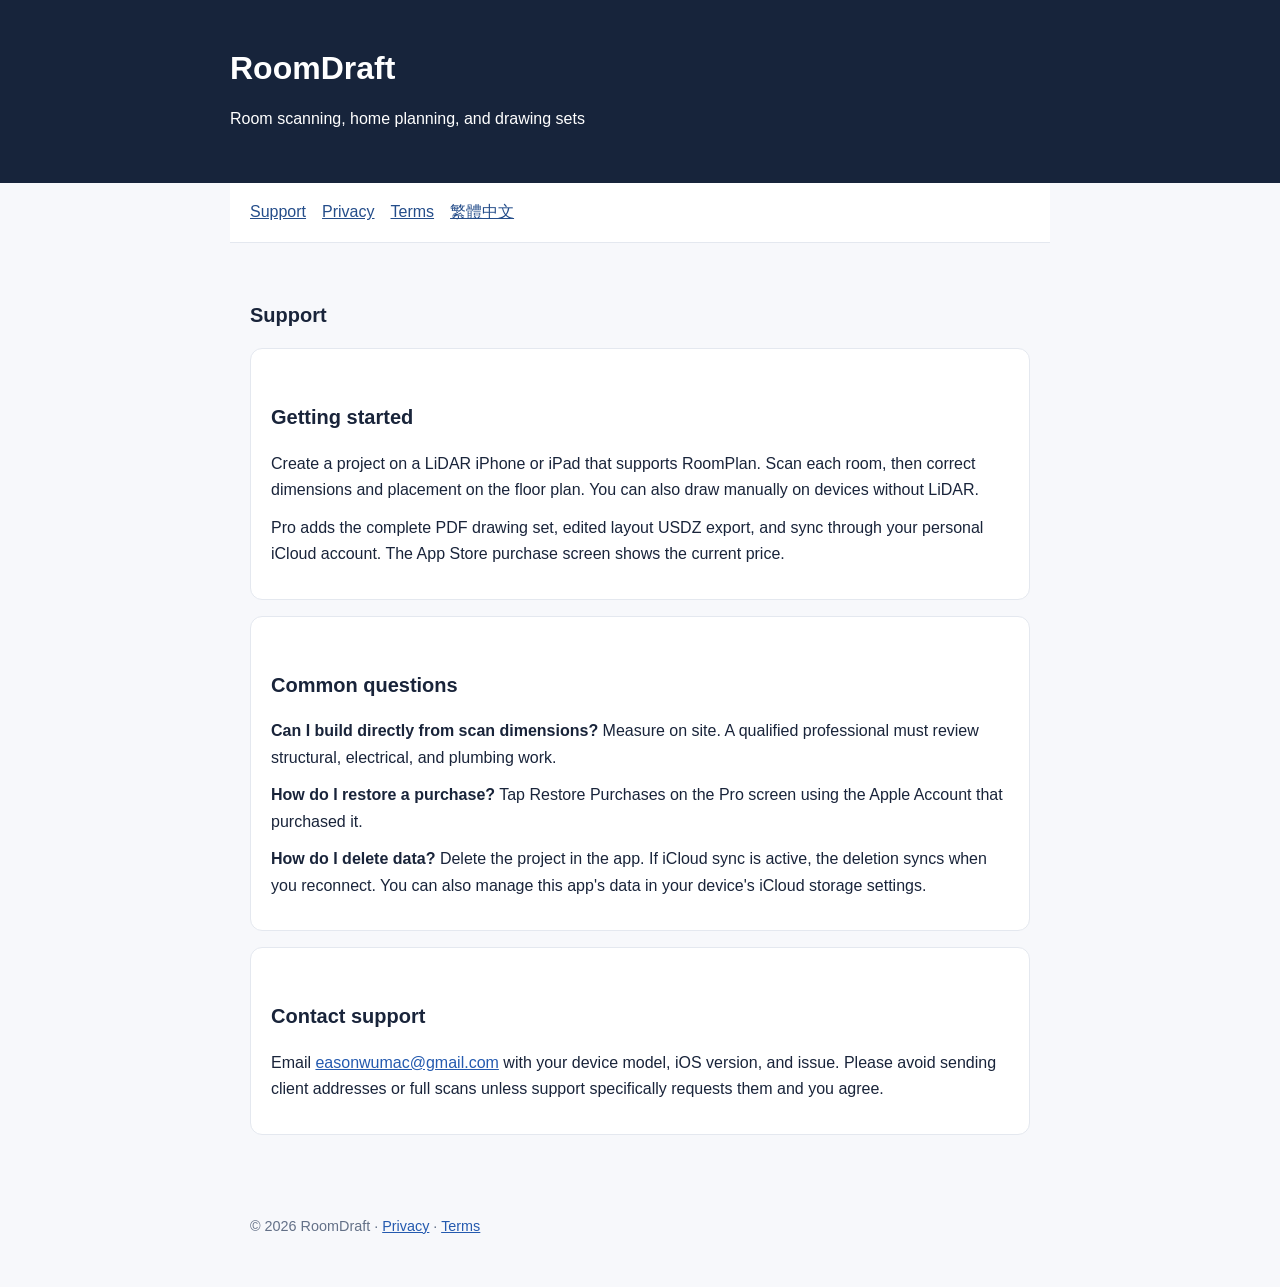
==== en/index.html @ 34bb9325 "Add bilingual RoomDraft support and legal pages" ====
<!doctype html><html lang="en"><head><meta charset="utf-8"><meta name="viewport" content="width=device-width,initial-scale=1"><title>RoomDraft Support</title><link rel="stylesheet" href="../style.css"></head><body><header><div class="hero"><h1>RoomDraft</h1><p>Room scanning, home planning, and drawing sets</p></div></header><nav><a href="index.html">Support</a><a href="privacy.html">Privacy</a><a href="terms.html">Terms</a><a href="../index.html" lang="zh-Hant">繁體中文</a></nav><main><h2>Support</h2><section><h2>Getting started</h2><p>Create a project on a LiDAR iPhone or iPad that supports RoomPlan. Scan each room, then correct dimensions and placement on the floor plan. You can also draw manually on devices without LiDAR.</p><p>Pro adds the complete PDF drawing set, edited layout USDZ export, and sync through your personal iCloud account. The App Store purchase screen shows the current price.</p></section><section><h2>Common questions</h2><p><strong>Can I build directly from scan dimensions?</strong> Measure on site. A qualified professional must review structural, electrical, and plumbing work.</p><p><strong>How do I restore a purchase?</strong> Tap Restore Purchases on the Pro screen using the Apple Account that purchased it.</p><p><strong>How do I delete data?</strong> Delete the project in the app. If iCloud sync is active, the deletion syncs when you reconnect. You can also manage this app's data in your device's iCloud storage settings.</p></section><section><h2>Contact support</h2><p>Email <a href="mailto:easonwumac@gmail.com?subject=RoomDraft%20Support">easonwumac@gmail.com</a> with your device model, iOS version, and issue. Please avoid sending client addresses or full scans unless support specifically requests them and you agree.</p></section></main><footer>© 2026 RoomDraft · <a href="privacy.html">Privacy</a> · <a href="terms.html">Terms</a></footer></body></html>
---- style.css ----
:root{font-family:-apple-system,BlinkMacSystemFont,"Segoe UI",sans-serif;color:#19243a;background:#f7f8fb}*{box-sizing:border-box}body{margin:0;line-height:1.65}header{background:#17243b;color:#fff;padding:2.5rem 1.25rem}main,nav,footer,.hero{max-width:820px;margin:auto}h1{font-size:2rem;margin:.1rem 0}h2{font-size:1.25rem;margin-top:2rem}p{margin:.7rem 0}nav{display:flex;flex-wrap:wrap;gap:1rem;padding:1rem 1.25rem;background:#fff;border-bottom:1px solid #e4e8ef}nav a{color:#244d8a}main{padding:1.5rem 1.25rem 3rem}a{color:#245aaf}section{background:#fff;border:1px solid #e4e8ef;border-radius:12px;padding:1.25rem;margin:1rem 0}footer{padding:1rem 1.25rem 3rem;color:#637087;font-size:.9rem}.muted{color:#67758d}.button{display:inline-block;background:#dc7b39;color:#fff;padding:.55rem .9rem;border-radius:8px;text-decoration:none}
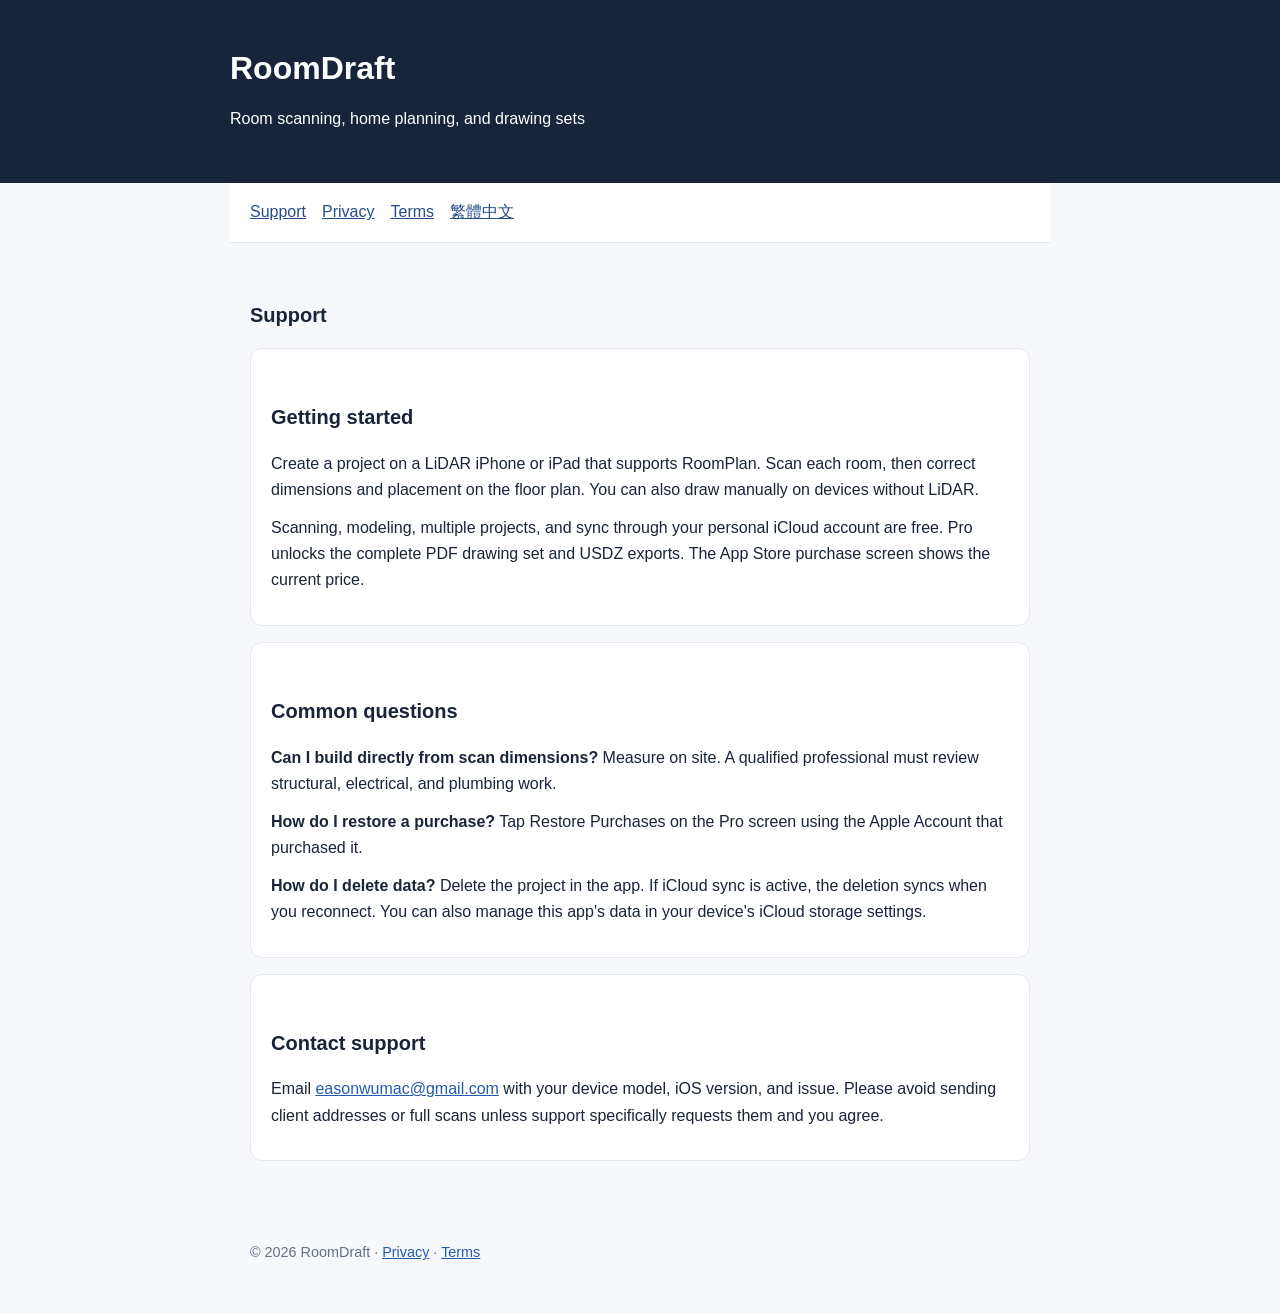
==== commit a4458937: "Clarify free planning and iCloud sync" ====
--- a/en/index.html
+++ b/en/index.html
@@ -1 +1 @@
-<!doctype html><html lang="en"><head><meta charset="utf-8"><meta name="viewport" content="width=device-width,initial-scale=1"><title>RoomDraft Support</title><link rel="stylesheet" href="../style.css"></head><body><header><div class="hero"><h1>RoomDraft</h1><p>Room scanning, home planning, and drawing sets</p></div></header><nav><a href="index.html">Support</a><a href="privacy.html">Privacy</a><a href="terms.html">Terms</a><a href="../index.html" lang="zh-Hant">繁體中文</a></nav><main><h2>Support</h2><section><h2>Getting started</h2><p>Create a project on a LiDAR iPhone or iPad that supports RoomPlan. Scan each room, then correct dimensions and placement on the floor plan. You can also draw manually on devices without LiDAR.</p><p>Pro adds the complete PDF drawing set, edited layout USDZ export, and sync through your personal iCloud account. The App Store purchase screen shows the current price.</p></section><section><h2>Common questions</h2><p><strong>Can I build directly from scan dimensions?</strong> Measure on site. A qualified professional must review structural, electrical, and plumbing work.</p><p><strong>How do I restore a purchase?</strong> Tap Restore Purchases on the Pro screen using the Apple Account that purchased it.</p><p><strong>How do I delete data?</strong> Delete the project in the app. If iCloud sync is active, the deletion syncs when you reconnect. You can also manage this app's data in your device's iCloud storage settings.</p></section><section><h2>Contact support</h2><p>Email <a href="mailto:easonwumac@gmail.com?subject=RoomDraft%20Support">easonwumac@gmail.com</a> with your device model, iOS version, and issue. Please avoid sending client addresses or full scans unless support specifically requests them and you agree.</p></section></main><footer>© 2026 RoomDraft · <a href="privacy.html">Privacy</a> · <a href="terms.html">Terms</a></footer></body></html>
+<!doctype html><html lang="en"><head><meta charset="utf-8"><meta name="viewport" content="width=device-width,initial-scale=1"><title>RoomDraft Support</title><link rel="stylesheet" href="../style.css"></head><body><header><div class="hero"><h1>RoomDraft</h1><p>Room scanning, home planning, and drawing sets</p></div></header><nav><a href="index.html">Support</a><a href="privacy.html">Privacy</a><a href="terms.html">Terms</a><a href="../index.html" lang="zh-Hant">繁體中文</a></nav><main><h2>Support</h2><section><h2>Getting started</h2><p>Create a project on a LiDAR iPhone or iPad that supports RoomPlan. Scan each room, then correct dimensions and placement on the floor plan. You can also draw manually on devices without LiDAR.</p><p>Scanning, modeling, multiple projects, and sync through your personal iCloud account are free. Pro unlocks the complete PDF drawing set and USDZ exports. The App Store purchase screen shows the current price.</p></section><section><h2>Common questions</h2><p><strong>Can I build directly from scan dimensions?</strong> Measure on site. A qualified professional must review structural, electrical, and plumbing work.</p><p><strong>How do I restore a purchase?</strong> Tap Restore Purchases on the Pro screen using the Apple Account that purchased it.</p><p><strong>How do I delete data?</strong> Delete the project in the app. If iCloud sync is active, the deletion syncs when you reconnect. You can also manage this app's data in your device's iCloud storage settings.</p></section><section><h2>Contact support</h2><p>Email <a href="mailto:easonwumac@gmail.com?subject=RoomDraft%20Support">easonwumac@gmail.com</a> with your device model, iOS version, and issue. Please avoid sending client addresses or full scans unless support specifically requests them and you agree.</p></section></main><footer>© 2026 RoomDraft · <a href="privacy.html">Privacy</a> · <a href="terms.html">Terms</a></footer></body></html>
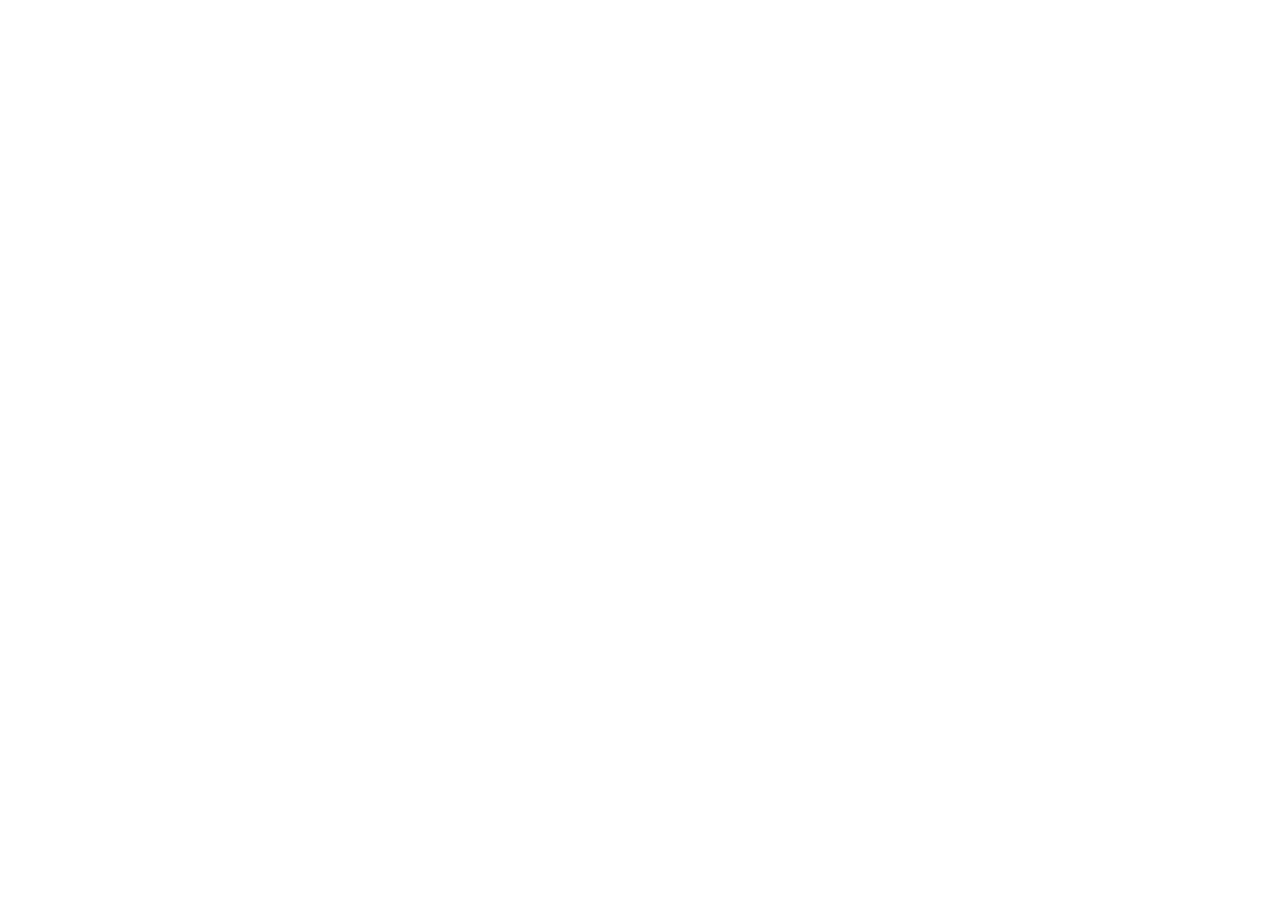
==== commit fd7906b1: "Redirect RoomDraft pages to easonwumac.github.io/roomdraft" ====
--- a/en/index.html
+++ b/en/index.html
@@ -1 +1,5 @@
-<!doctype html><html lang="en"><head><meta charset="utf-8"><meta name="viewport" content="width=device-width,initial-scale=1"><title>RoomDraft Support</title><link rel="stylesheet" href="../style.css"></head><body><header><div class="hero"><h1>RoomDraft</h1><p>Room scanning, home planning, and drawing sets</p></div></header><nav><a href="index.html">Support</a><a href="privacy.html">Privacy</a><a href="terms.html">Terms</a><a href="../index.html" lang="zh-Hant">繁體中文</a></nav><main><h2>Support</h2><section><h2>Getting started</h2><p>Create a project on a LiDAR iPhone or iPad that supports RoomPlan. Scan each room, then correct dimensions and placement on the floor plan. You can also draw manually on devices without LiDAR.</p><p>Scanning, modeling, multiple projects, and sync through your personal iCloud account are free. Pro unlocks the complete PDF drawing set and USDZ exports. The App Store purchase screen shows the current price.</p></section><section><h2>Common questions</h2><p><strong>Can I build directly from scan dimensions?</strong> Measure on site. A qualified professional must review structural, electrical, and plumbing work.</p><p><strong>How do I restore a purchase?</strong> Tap Restore Purchases on the Pro screen using the Apple Account that purchased it.</p><p><strong>How do I delete data?</strong> Delete the project in the app. If iCloud sync is active, the deletion syncs when you reconnect. You can also manage this app's data in your device's iCloud storage settings.</p></section><section><h2>Contact support</h2><p>Email <a href="mailto:easonwumac@gmail.com?subject=RoomDraft%20Support">easonwumac@gmail.com</a> with your device model, iOS version, and issue. Please avoid sending client addresses or full scans unless support specifically requests them and you agree.</p></section></main><footer>© 2026 RoomDraft · <a href="privacy.html">Privacy</a> · <a href="terms.html">Terms</a></footer></body></html>
+<!doctype html>
+<html lang="zh-Hant"><head><meta charset="utf-8"><meta name="viewport" content="width=device-width, initial-scale=1">
+<title>Moved</title><link rel="canonical" href="https://easonwumac.github.io/roomdraft/support.html#en">
+<meta http-equiv="refresh" content="0; url=https://easonwumac.github.io/roomdraft/support.html#en"></head>
+<body><p><a href="https://easonwumac.github.io/roomdraft/support.html#en">https://easonwumac.github.io/roomdraft/support.html#en</a></p></body></html>
